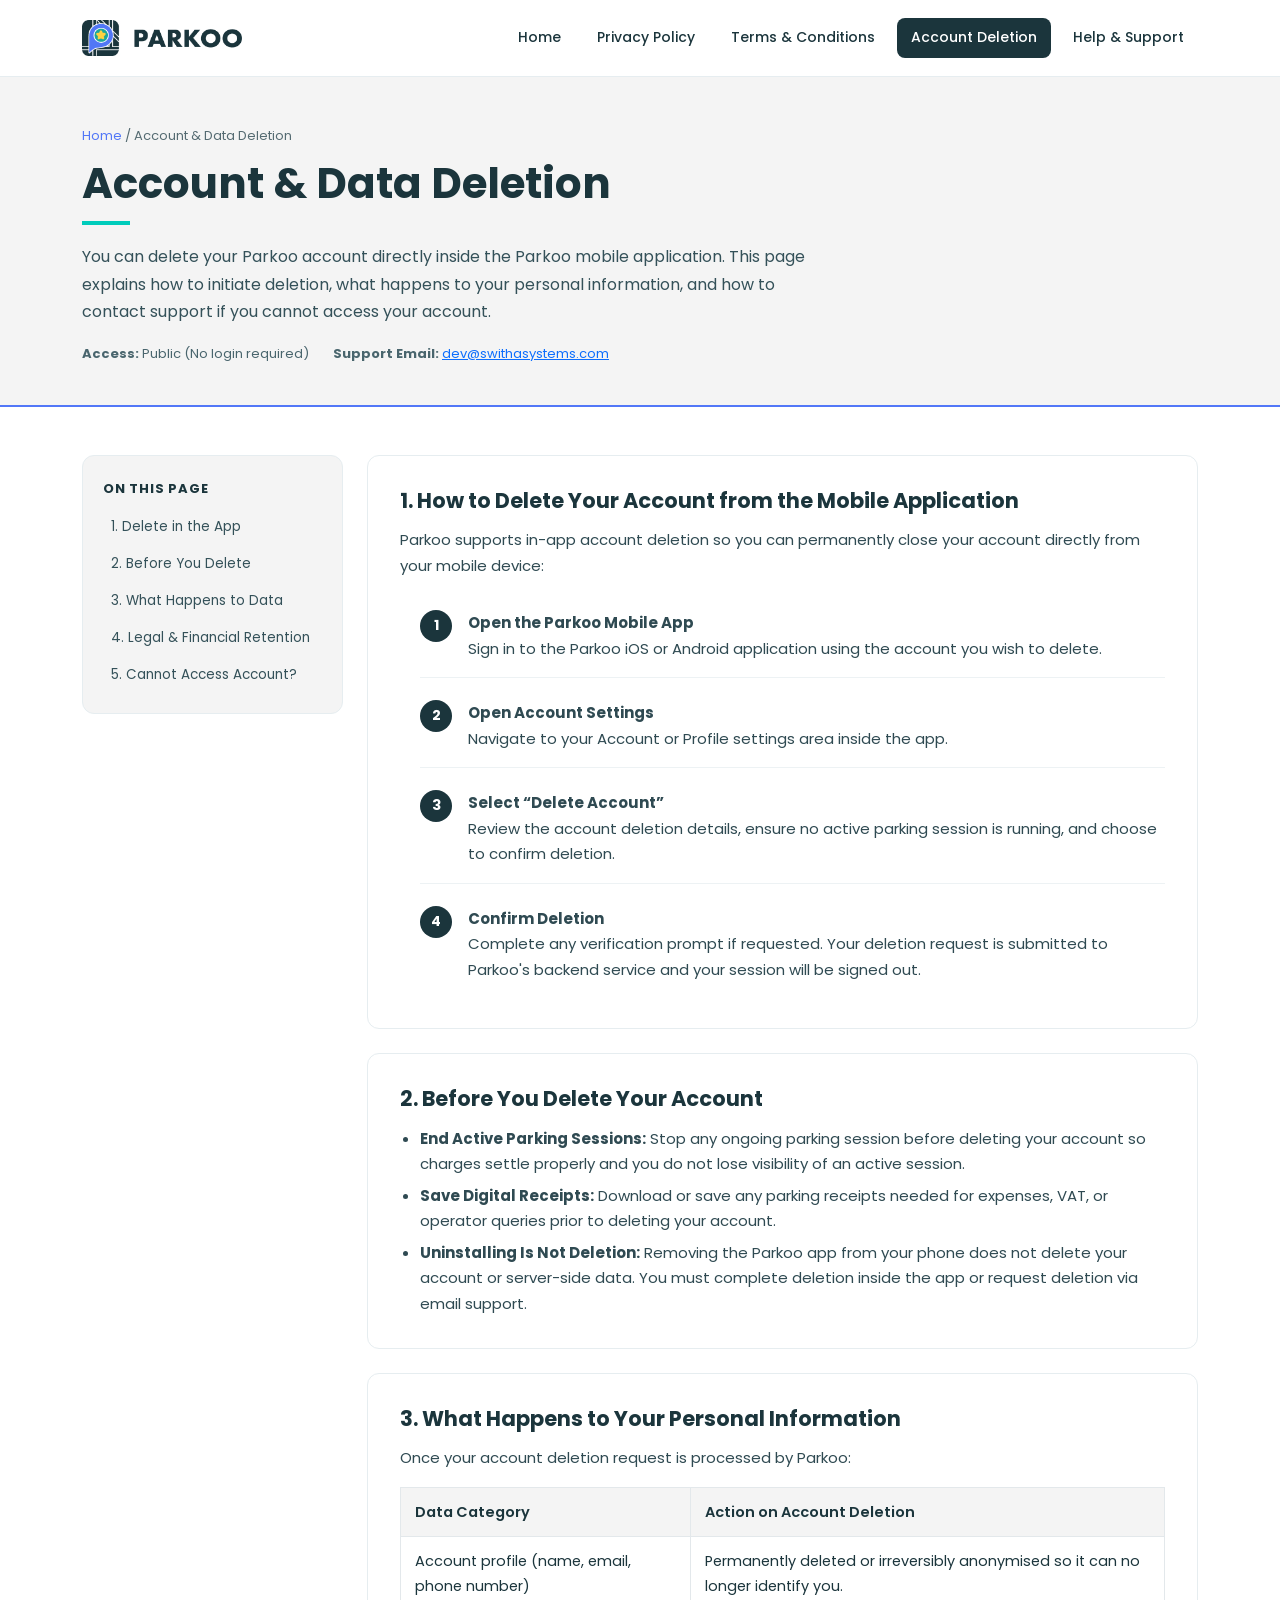
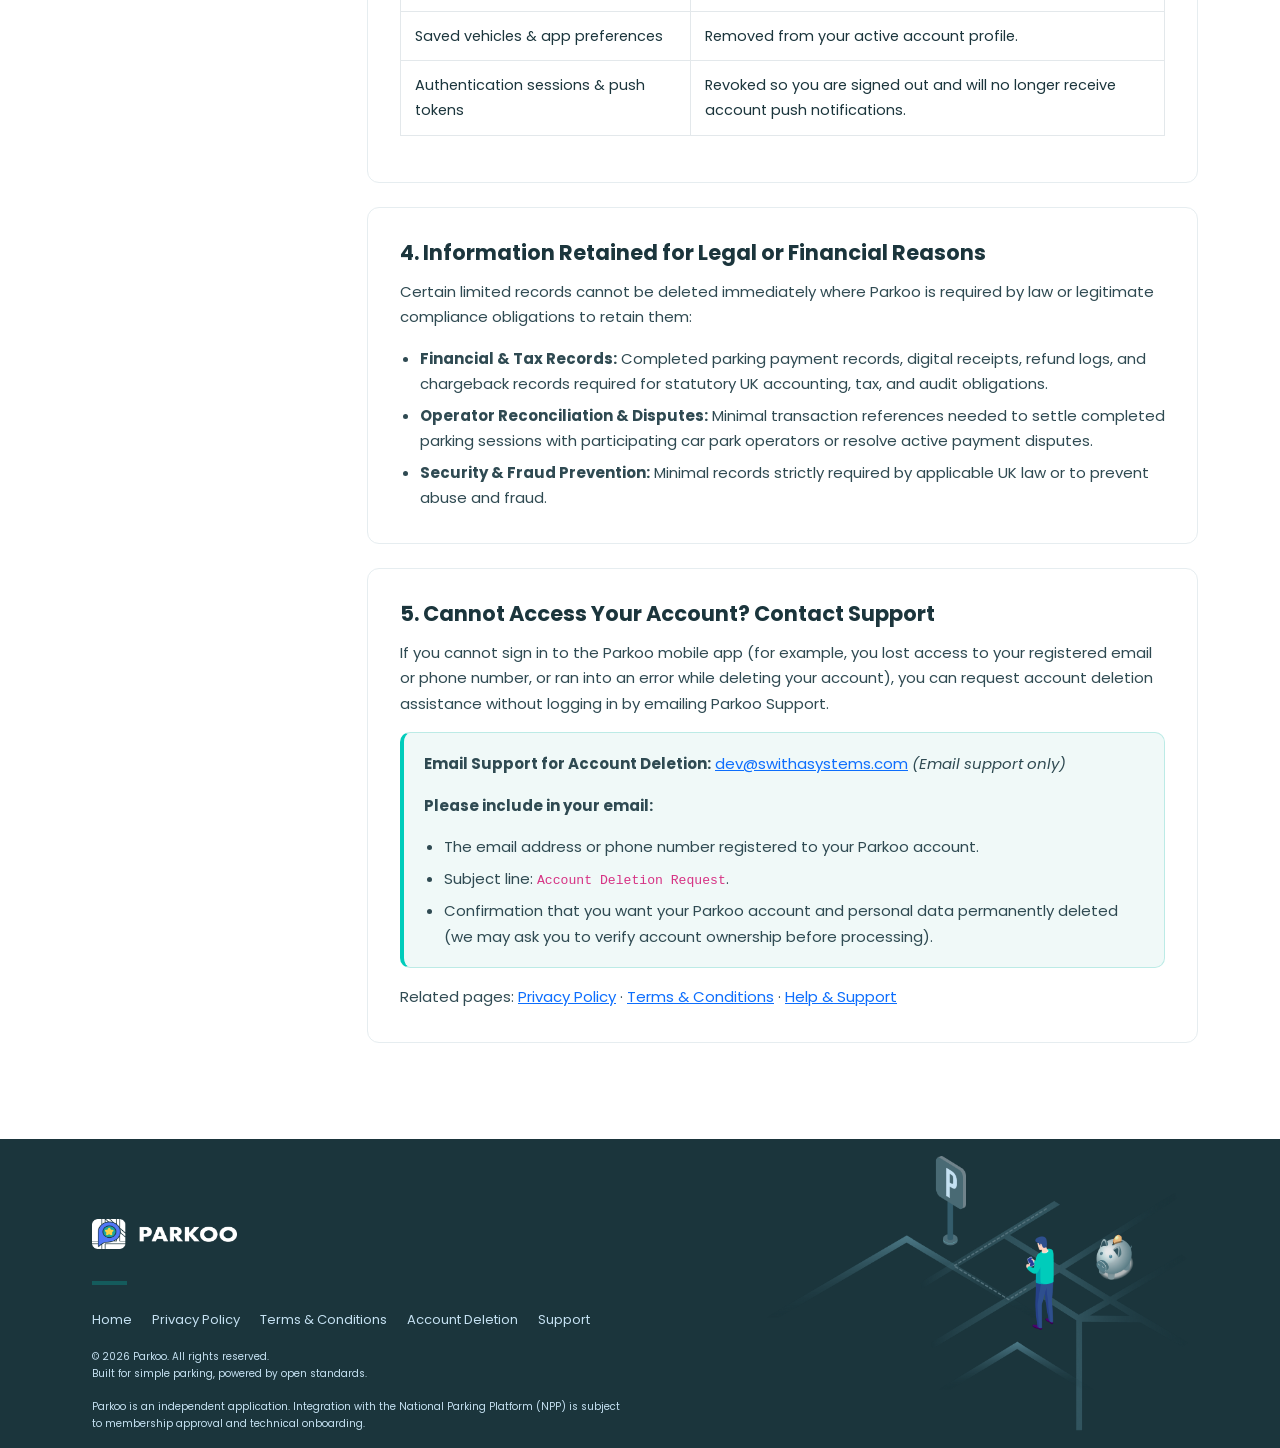
==== delete-account/index.html @ 32a5c3ce "Add Privacy Policy, Terms & Conditions, Account Deletion, and Support pages" ====
<!doctype html>
<html lang="en">
  <head>
    <meta charset="UTF-8" />
    <meta name="viewport" content="width=device-width, initial-scale=1.0" />
    <title>Account &amp; Data Deletion | Parkoo</title>
    <meta
      name="description"
      content="Instructions for deleting your Parkoo account and personal data from the Parkoo mobile application, including retention exceptions and support contact options."
    />
    <meta name="robots" content="index, follow" />
    <meta property="og:title" content="Account &amp; Data Deletion | Parkoo" />
    <meta
      property="og:description"
      content="Learn how to delete your Parkoo account and personal data inside the mobile app or request assistance if you cannot sign in."
    />
    <meta property="og:type" content="website" />

    <link
      href="https://cdn.jsdelivr.net/npm/bootstrap@5.3.0/dist/css/bootstrap.min.css"
      rel="stylesheet"
    />
    <link
      href="https://fonts.googleapis.com/css2?family=Poppins:wght@400;500;600;700&display=swap"
      rel="stylesheet"
    />
    <link rel="stylesheet" href="/css/index.css" />
    <link rel="stylesheet" href="/css/legal.css" />
  </head>

  <body class="legal-page">
    <header class="site-header">
      <div class="container">
        <div class="site-header-inner">
          <a class="site-brand" href="/" aria-label="Parkoo Home">
            <img src="/images/ParkooLogohdr.jpg" alt="Parkoo logo" />
          </a>

          <button
            class="nav-toggle"
            type="button"
            aria-expanded="false"
            aria-controls="primary-legal-nav"
          >
            Menu
          </button>

          <nav
            id="primary-legal-nav"
            class="site-nav"
            aria-label="Primary navigation"
          >
            <a href="/">Home</a>
            <a href="/privacy-policy">Privacy Policy</a>
            <a href="/terms-and-conditions">Terms &amp; Conditions</a>
            <a href="/delete-account" aria-current="page">Account Deletion</a>
            <a href="/support">Help &amp; Support</a>
          </nav>
        </div>
      </div>
    </header>

    <section class="legal-hero">
      <div class="container">
        <div class="legal-breadcrumb">
          <a href="/">Home</a> / <span>Account &amp; Data Deletion</span>
        </div>
        <h1>Account &amp; Data Deletion</h1>
        <hr class="legal-accent-line" />
        <p class="legal-lead">
          You can delete your Parkoo account directly inside the Parkoo mobile
          application. This page explains how to initiate deletion, what happens
          to your personal information, and how to contact support if you cannot
          access your account.
        </p>
        <div class="legal-meta">
          <span><strong>Access:</strong> Public (No login required)</span>
          <span
            ><strong>Support Email:</strong>
            <a href="mailto:dev@swithasystems.com">dev@swithasystems.com</a></span
          >
        </div>
      </div>
    </section>

    <main class="legal-main">
      <div class="container">
        <div class="row g-4">
          <aside class="col-lg-3 d-none d-lg-block">
            <div class="legal-sidebar">
              <div class="legal-toc-card">
                <p class="legal-toc-title">On This Page</p>
                <ul class="legal-toc-list">
                  <li><a href="#in-app-steps">1. Delete in the App</a></li>
                  <li>
                    <a href="#before-deleting">2. Before You Delete</a>
                  </li>
                  <li>
                    <a href="#what-is-deleted">3. What Happens to Data</a>
                  </li>
                  <li>
                    <a href="#what-is-retained">4. Legal &amp; Financial Retention</a>
                  </li>
                  <li>
                    <a href="#cant-access">5. Cannot Access Account?</a>
                  </li>
                </ul>
              </div>
            </div>
          </aside>

          <div class="col-lg-9">
            <article class="legal-card" id="in-app-steps">
              <h2>1. How to Delete Your Account from the Mobile Application</h2>
              <p>
                Parkoo supports in-app account deletion so you can permanently
                close your account directly from your mobile device:
              </p>

              <ol class="step-list">
                <li class="step-item">
                  <span class="step-badge" aria-hidden="true"></span>
                  <div>
                    <strong>Open the Parkoo Mobile App</strong>
                    <p class="mb-0">
                      Sign in to the Parkoo iOS or Android application using the
                      account you wish to delete.
                    </p>
                  </div>
                </li>
                <li class="step-item">
                  <span class="step-badge" aria-hidden="true"></span>
                  <div>
                    <strong>Open Account Settings</strong>
                    <p class="mb-0">
                      Navigate to your Account or Profile settings area inside
                      the app.
                    </p>
                  </div>
                </li>
                <li class="step-item">
                  <span class="step-badge" aria-hidden="true"></span>
                  <div>
                    <strong>Select &ldquo;Delete Account&rdquo;</strong>
                    <p class="mb-0">
                      Review the account deletion details, ensure no active
                      parking session is running, and choose to confirm deletion.
                    </p>
                  </div>
                </li>
                <li class="step-item">
                  <span class="step-badge" aria-hidden="true"></span>
                  <div>
                    <strong>Confirm Deletion</strong>
                    <p class="mb-0">
                      Complete any verification prompt if requested. Your
                      deletion request is submitted to Parkoo's backend service
                      and your session will be signed out.
                    </p>
                  </div>
                </li>
              </ol>
            </article>

            <article class="legal-card" id="before-deleting">
              <h2>2. Before You Delete Your Account</h2>
              <ul class="mb-0">
                <li>
                  <strong>End Active Parking Sessions:</strong> Stop any ongoing
                  parking session before deleting your account so charges settle
                  properly and you do not lose visibility of an active session.
                </li>
                <li>
                  <strong>Save Digital Receipts:</strong> Download or save any
                  parking receipts needed for expenses, VAT, or operator queries
                  prior to deleting your account.
                </li>
                <li>
                  <strong>Uninstalling Is Not Deletion:</strong> Removing the
                  Parkoo app from your phone does not delete your account or
                  server-side data. You must complete deletion inside the app or
                  request deletion via email support.
                </li>
              </ul>
            </article>

            <article class="legal-card" id="what-is-deleted">
              <h2>3. What Happens to Your Personal Information</h2>
              <p>
                Once your account deletion request is processed by Parkoo:
              </p>
              <table class="legal-table">
                <thead>
                  <tr>
                    <th>Data Category</th>
                    <th>Action on Account Deletion</th>
                  </tr>
                </thead>
                <tbody>
                  <tr>
                    <td>Account profile (name, email, phone number)</td>
                    <td>
                      Permanently deleted or irreversibly anonymised so it can
                      no longer identify you.
                    </td>
                  </tr>
                  <tr>
                    <td>Saved vehicles &amp; app preferences</td>
                    <td>Removed from your active account profile.</td>
                  </tr>
                  <tr>
                    <td>Authentication sessions &amp; push tokens</td>
                    <td>
                      Revoked so you are signed out and will no longer receive
                      account push notifications.
                    </td>
                  </tr>
                </tbody>
              </table>
            </article>

            <article class="legal-card" id="what-is-retained">
              <h2>4. Information Retained for Legal or Financial Reasons</h2>
              <p>
                Certain limited records cannot be deleted immediately where
                Parkoo is required by law or legitimate compliance obligations
                to retain them:
              </p>
              <ul class="mb-0">
                <li>
                  <strong>Financial &amp; Tax Records:</strong> Completed
                  parking payment records, digital receipts, refund logs, and
                  chargeback records required for statutory UK accounting, tax,
                  and audit obligations.
                </li>
                <li>
                  <strong>Operator Reconciliation &amp; Disputes:</strong>
                  Minimal transaction references needed to settle completed
                  parking sessions with participating car park operators or
                  resolve active payment disputes.
                </li>
                <li>
                  <strong>Security &amp; Fraud Prevention:</strong> Minimal
                  records strictly required by applicable UK law or to prevent
                  abuse and fraud.
                </li>
              </ul>
            </article>

            <article class="legal-card" id="cant-access">
              <h2>5. Cannot Access Your Account? Contact Support</h2>
              <p>
                If you cannot sign in to the Parkoo mobile app (for example, you
                lost access to your registered email or phone number, or ran
                into an error while deleting your account), you can request
                account deletion assistance without logging in by emailing
                Parkoo Support.
              </p>
              <div class="info-callout">
                <p>
                  <strong>Email Support for Account Deletion:</strong>
                  <a href="mailto:dev@swithasystems.com">dev@swithasystems.com</a>
                  <em>(Email support only)</em>
                </p>
                <p>
                  <strong>Please include in your email:</strong>
                </p>
                <ul class="mb-0">
                  <li>
                    The email address or phone number registered to your Parkoo
                    account.
                  </li>
                  <li>
                    Subject line: <code>Account Deletion Request</code>.
                  </li>
                  <li>
                    Confirmation that you want your Parkoo account and personal
                    data permanently deleted (we may ask you to verify account
                    ownership before processing).
                  </li>
                </ul>
              </div>
              <p class="mb-0">
                Related pages: <a href="/privacy-policy">Privacy Policy</a> ·
                <a href="/terms-and-conditions">Terms &amp; Conditions</a> ·
                <a href="/support">Help &amp; Support</a>
              </p>
            </article>
          </div>
        </div>
      </div>
    </main>

    <footer class="footer">
      <div class="container">
        <div class="row align-items-center">
          <div class="col-lg-6 col-md-12 footerfirstsection">
            <div class="d-flex flex-column">
              <img
                class="footerlogo mb-3"
                src="/images/footerlogo.png"
                alt="Parkoo"
              />

              <hr class="footerline" />

              <nav class="footer-legal-links pb-3 pt-2" aria-label="Legal and support">
                <a href="/">Home</a>
                <a href="/privacy-policy">Privacy Policy</a>
                <a href="/terms-and-conditions">Terms &amp; Conditions</a>
                <a href="/delete-account">Account Deletion</a>
                <a href="/support">Support</a>
              </nav>

              <p class="footertext m-0">© 2026 Parkoo. All rights reserved.</p>
              <p class="footertext">
                Built for simple parking, powered by open standards.
              </p>
              <p class="footertext small">
                Parkoo is an independent application. Integration with the
                National Parking Platform (NPP) is subject to membership
                approval and technical onboarding.
              </p>
            </div>
          </div>

          <div class="col-lg-6 col-md-12 text-lg-end text-center mt-4 mt-lg-0">
            <img
              class="footerimg img-fluid"
              src="/images/footerpng.png"
              alt="Parkoo parking illustration"
            />
          </div>
        </div>
      </div>
    </footer>

    <script src="/js/legal.js"></script>
  </body>
</html>
---- css/index.css ----
body {
  background-color: #ffffff;
  overflow-x: hidden;
  width: 100%;
  max-width: 100vw;
}

html {
  overflow-x: hidden;
  max-width: 100vw;
}
.headerfont {
  font-size: 95.5px;
  font-weight: 1000;
  line-height: 120px;
  color: #1b353c;
}
.headertext {
  padding-right: 230px;
  color: #1b353c;
}
.hero-section {
  padding: 60px 0;
}

.hero-image {
  max-width: 100%;
  height: auto;
  max-height: 420px;
}

/* Text scaling */
.subheading {
  font-size: clamp(26px, 4vw, 42px);
  color: #1b353c;
}

.headertext {
  max-width: 520px;
  color: #1b353c;
}

/* .backgroundimage {
  background: url("../images/imagefirstbox.jpg") center / cover no-repeat;
  padding: 80px 0;
} */

/* .backgroundimage{
        background-image: url("../images/imagefirstbox.jpg");
        background-position: right top;
        background-repeat: no-repeat; 
        padding-left: 100px;
        padding-top: 100px;
        padding-right: 30px;
        padding-bottom: 260px;
        background-position-y: 100px;    
        background-position-x: 570px;   
        background-size:1002.01px 748.42px;
    } */
/* .subheading{
        font-weight: 800;
        font-size: 20px;
        margin-top: -30px;   
        margin-bottom: 15px;
        color: #1B353C;
    } */
.subheading {
  font-size: clamp(24px, 4vw, 42px);
}

.headertext {
  max-width: 520px;
}

.parkoologohdr {
  padding-bottom: 40px;
}

.headerfont {
  padding-bottom: 10px;
}

.amp {
  font-size: normal;
  font-weight: normal;
  line-height: normal;
}
.featuresection {
  width: 100%;
}

.featuresection .features {
  background-image: url("../images/features.png");
  background-repeat: no-repeat;
  background-position: center;
  background-size: 800px 130px;
  font-weight: bolder;
  font-size: 70px;
  line-height: 200px;
  padding-bottom: 10px;
  border-bottom: 2.5px solid #5277f7;
}
.cardpadding {
  padding-left: 100px;
  padding-right: 100px;
  padding-top: 100px;
  padding-bottom: 100px;
  background-color: #f4f4f4;
}

.featuresection .cardimg {
  display: block;
  margin-left: auto;
  margin-right: auto;
}

.cardsection {
  align-items: stretch;
}

/* .cardsection .col {
        display: flex;
        align-items: stretch;
        padding-left: 5px;
        padding-right: 5px;
    } */

.cardsection .card {
  height: 100%;
}

.cardsection {
  --bs-gutter-x: 40px;
  --bs-gutter-y: 40px;
}

.featuresection .card {
  border: 0;
  border-radius: 10px;
  background-color: #ffffff;
  margin: 0;
  padding: 40px 30px;
  display: flex;
  flex-direction: column;
  justify-content: space-between;
  width: 100%;
  align-self: stretch;
}
.featuresection .card-title {
  font-weight: bolder;
}
.applications {
  background-image: url("../images/application.png");
  background-repeat: no-repeat;
  background-position: center;
  background-size: 800px 110px;
  font-weight: bolder;
  font-size: 51px;
  line-height: normal;
  margin-bottom: 0;
  padding-bottom: 30px;
  padding-top: 30px;
}

.aboutsection {
  padding-left: 100px;
  padding-right: 100px;
  padding-top: 100px;
}
.aboutsection img {
  width: 100%;
  height: auto;
}
.about {
  font-weight: bolder;
}
.abouttext {
  line-height: 31px;
  padding-right: 20px;
}
.aboutheading {
  font-weight: bolder;
  font-size: xx-large;
}
.aboutline {
  width: 40px;
  border: 2px solid #00ccbb;
}
.line {
  width: 40px;
  border: 2px solid #5277f7;
  justify-self: center;
}
.aboutsectioncenter {
  align-self: center;
}
.section-padding {
  width: 100%;
  margin: 0 auto;
  padding-bottom: 120px;
  padding-top: 0;
  /* margin-top: -40px; */
  overflow: hidden;
}
.owl-item .item {
  transform: translate3d(0, 0, 0);
  margin: 0;
}

/* .screenshot_slider .owl-stage-outer{
        overflow: visible !important;
    } */

.section-padding {
  overflow-x: hidden;
}

.screenshot_slider .item {
  border-radius: 20px;
  overflow: hidden;
  background: #fff;
}

.screenshot_slider .item img {
  border-radius: 20px;
  width: auto;
  max-width: 100%;
  height: 520px;
  object-fit: contain;
  margin: auto;
}

/* .screenshot_slider .owl-item .item img {
        -webkit-transition: 0.3s;
        -webkit-box-shadow: 0 5px 10px 0 rgba(0, 0, 0, 0.1);
        box-shadow: 0 5px 10px 0 rgba(0, 0, 0, 0.1);
        -o-transition: 0.3s;
        transition: 0.3s;
        -webkit-transform: scale(0.80);
        -ms-transform: scale(0.80);
        transform: scale(0.80);
    }

.screenshot_slider .owl-item.center .item img {
    -webkit-transform: scale(1.15);
    -ms-transform: scale(1.15);
    transform: scale(1.15);
} */

.screenshot_slider .owl-nav {
  text-align: center;
}

.screenshot_slider .owl-nav button {
  font-size: 24px !important;

  color: #033aff !important;
}

.footer {
  background-color: #1b353c;
  padding-left: 100px;
  padding-right: 100px;
}
.footerlogo {
  width: 145px;
  height: 30px;
}
.footertext {
  color: #c5e1f2;
  font-size: x-small;
}
.imagefooter {
  width: 30px;
  height: 30px;
}

.footer2sections {
  display: flex;
  flex-direction: row;
}
.footerline {
  width: 35px;
  border: 2px solid #00ccbb;
}
.footerimg {
  max-width: 100%;
  height: auto;
}

.footerfirstsection {
  padding-top: 80px;
}

.footer-legal-links {
  display: flex;
  flex-wrap: wrap;
  gap: 10px 20px;
}

.footer-legal-links a {
  color: #c5e1f2;
  font-size: 13px;
  text-decoration: none;
  border-bottom: 1px solid transparent;
  transition: color 0.2s ease, border-color 0.2s ease;
}

.footer-legal-links a:hover,
.footer-legal-links a:focus-visible {
  color: #00ccbb;
  border-bottom-color: #00ccbb;
  outline: none;
}

.screenshot_slider .owl-item {
  padding: 0;
}

/* Pull each carousel item into the previous to reduce gap between images (2+ items visible) */
@media (min-width: 768px) {
  .screenshot_slider .owl-item + .owl-item .item {
    margin-left: -25px;
  }
}

.screenshot_slider .item {
  width: 100%;
  border-radius: 20px;
  overflow: hidden;
  background: #fff;
  display: flex;
  justify-content: center;
  align-items: center;
  transition: 0.4s ease;
}

.screenshot_slider .owl-item.center .item {
  transform: scale(1.05);
  z-index: 10;
}

.screenshot_slider .item img {
  width: 100%;
  height: auto;
  max-height: 380px;
  width: auto;
  object-fit: contain;
  border-radius: 20px;
}

/* ============================================
   RESPONSIVE MEDIA QUERIES
   ============================================ */

/* Large Screens (1201px and above - 27" monitors, etc.) */
@media screen and (min-width: 1201px) {
  .headerfont {
    font-size: 75px;
    line-height: 90px;
  }

  .headertext {
    padding-right: 150px;
  }
  /* .headertext {
  font-size: clamp(14px, 2vw, 18px);
  line-height: 1.6;
} */

  .backgroundimage {
    padding-left: 80px;
    padding-top: 80px;
    padding-bottom: 200px;
    background-position-x: 450px;
    background-size: 800px 600px;
  }

  .featuresection .features {
    font-size: 55px;
    line-height: 160px;
    background-size: 650px 105px;
  }

  .cardpadding {
    padding-left: 80px;
    padding-right: 80px;
    padding-top: 80px;
    padding-bottom: 80px;
  }

  .cardsection .col {
    display: flex;
    align-items: stretch;
  }

  .featuresection .cardimg {
    display: block;
    margin-left: auto;
    margin-right: auto;
  }

  .applications {
    font-size: 42px;
    line-height: 70px;
    background-size: 650px 90px;
    margin-bottom: 0;
  }

  .aboutsection {
    padding-left: 80px;
    padding-right: 80px;
    padding-top: 80px;
  }

  .footer {
    padding-left: 80px;
    padding-right: 80px;
  }

  .footerimg {
    width: 500px;
    height: 275px;
    padding-left: 50px;
  }

  .section-padding {
    overflow-x: hidden;
    padding-left: 40px;
    padding-right: 40px;
    padding-top: 0;
    margin-top: -30px;
  }

  .screenshot_slider .owl-stage-outer {
    overflow: hidden !important;
  }
}

/* Small Laptop (992px - 1200px) */
@media screen and (max-width: 1200px) and (min-width: 992px) {
  .headerfont {
    font-size: 75px;
    line-height: 90px;
  }

  .headertext {
    padding-right: 150px;
  }

  .backgroundimage {
    padding-left: 80px;
    padding-top: 80px;
    padding-bottom: 200px;
    background-position-x: 450px;
    background-size: 800px 600px;
  }

  .featuresection .features {
    font-size: 55px;
    line-height: 160px;
    background-size: 650px 105px;
  }

  .cardpadding {
    padding-left: 80px;
    padding-right: 80px;
    padding-top: 80px;
    padding-bottom: 80px;
  }

  .cardsection .col {
    display: flex;
    align-items: stretch;
  }

  .featuresection .cardimg {
    display: block;
    margin-left: auto;
    margin-right: auto;
  }

  .applications {
    font-size: 42px;
    line-height: 70px;
    background-size: 650px 90px;
    margin-bottom: 0;
  }

  .aboutsection {
    padding-left: 80px;
    padding-right: 80px;
    padding-top: 80px;
  }

  .footer {
    padding-left: 80px;
    padding-right: 80px;
  }

  .footerimg {
    width: 500px;
    height: 275px;
    padding-left: 50px;
  }

  .section-padding {
    overflow-x: hidden;
    padding-left: 40px;
    padding-right: 40px;
    padding-top: 0;
    margin-top: -30px;
  }

  .screenshot_slider .owl-stage-outer {
    overflow: hidden !important;
  }
}

/* Tablet (577px - 991px) */
@media screen and (max-width: 991px) and (min-width: 577px) {
  .headerfont {
    font-size: 50px;
    line-height: 65px;
  }

  .headertext {
    padding-right: 0;
  }

  /* .backgroundimage {
        padding-left: 40px;
        padding-right: 20px;
        padding-top: 60px;
        padding-bottom: 150px;
        background-position: center top;
        background-position-x: center;
        background-position-y: 60px;
        background-size: 600px 450px;
    } */
  .backgroundimage {
    background-image: url("../images/hero-bg.jpg");
    background-size: cover;
    background-position: center;
    background-repeat: no-repeat;
  }

  .parkoologohdr,
  .headerfont {
    padding-bottom: 30px;
  }

  .featuresection .features {
    font-size: 40px;
    line-height: 120px;
    background-size: 500px 80px;
  }

  .cardpadding {
    padding-left: 40px;
    padding-right: 40px;
    padding-top: 60px;
    padding-bottom: 60px;
  }

  .cardsection .col {
    display: flex;
    align-items: stretch;
    padding-left: 5px;
    padding-right: 5px;
  }

  .featuresection .card {
    margin-bottom: 20px;
    margin: 0 0 20px 0;
    width: 100%;
    align-self: stretch;
  }

  .cardsection .col:nth-child(3),
  .cardsection .collog3 {
    margin-top: 20px;
  }

  .featuresection .cardimg {
    display: block;
    margin-left: auto;
    margin-right: auto;
  }

  .applications {
    font-size: 32px;
    line-height: 60px;
    background-size: 500px 70px;
    margin-bottom: 0;
  }

  .aboutsection {
    padding-left: 40px;
    padding-right: 40px;
    padding-top: 60px;
  }

  .abouttext {
    padding-right: 0;
  }

  .footer {
    padding-left: 40px;
    padding-right: 40px;
  }

  .footer2sections {
    flex-direction: column;
  }

  .footerimg {
    width: 100%;
    height: auto;
    padding-left: 0;
    padding-top: 20px;
  }

  .footerfirstsection {
    padding-top: 40px;
  }

  .section-padding {
    padding-bottom: 80px;
    overflow-x: hidden;
    padding-left: 20px;
    padding-right: 20px;
  }

  .screenshot_slider .owl-stage-outer {
    overflow: hidden !important;
  }

  .screenshot_slider .owl-item.center .item {
    transform: scale(1.1);
  }

  .screenshot_slider .item img {
    max-width: 100%;
  }
}

/* Mobile (max-width: 576px) */
@media screen and (max-width: 576px) {
  .headerfont {
    font-size: 32px;
    line-height: 42px;
  }

  .headertext {
    padding-right: 0;
    font-size: 14px;
  }

  .backgroundimage {
    padding-left: 20px;
    padding-right: 20px;
    padding-top: 40px;
    padding-bottom: 100px;
    background-position: center top;
    background-position-x: center;
    background-position-y: 40px;
    background-size: 100% auto;
    min-height: auto;
  }

  .parkoologohdr {
    width: 100%;
    max-width: 200px;
    height: auto;
    padding-bottom: 20px;
  }

  .parkoologohdr,
  .headerfont {
    padding-bottom: 20px;
  }

  .featuresection .features {
    font-size: 28px;
    line-height: 80px;
    background-size: 300px 50px;
    padding-bottom: 5px;
  }

  .cardpadding {
    padding-left: 20px;
    padding-right: 20px;
    padding-top: 40px;
    padding-bottom: 40px;
  }

  .featuresection .card {
    margin-bottom: 20px;
    margin-top: 20px;
    margin-left: 0;
    margin-right: 0;
  }

  .cardsection .col:first-child .card {
    margin-top: 0;
  }

  .featuresection .cardimg {
    width: 80px !important;
  }

  .featuresection .cardimg.cardimg1 {
    width: 70px !important;
  }

  .applications {
    font-size: 24px;
    line-height: 50px;
    background-size: 280px 45px;
    margin-bottom: 0;
  }

  .aboutsection {
    padding-left: 20px;
    padding-right: 20px;
    padding-top: 40px;
  }

  .aboutsection .row {
    flex-direction: column;
  }

  .aboutsection .col-sm-7 {
    margin-bottom: 30px;
  }

  .aboutsection .col-sm-5 {
    width: 100%;
  }

  .aboutheading {
    font-size: 24px;
  }

  .abouttext {
    padding-right: 0;
    font-size: 14px;
    line-height: 24px;
  }

  .footer {
    padding-left: 20px;
    padding-right: 20px;
  }

  .footer2sections {
    flex-direction: column;
  }

  .footerimg {
    width: 100%;
    height: auto;
    padding-left: 0;
    padding-top: 20px;
  }

  .footerfirstsection {
    padding-top: 30px;
  }

  .footerlogo {
    width: 120px;
    height: auto;
  }

  .section-padding {
    padding-bottom: 60px;
    overflow-x: hidden;
    padding-left: 10px;
    padding-right: 10px;
    padding-top: 0;
    margin-top: -20px;
  }

  .screenshot_slider .owl-stage-outer {
    overflow: hidden !important;
  }

  .screenshot_slider .owl-item.center .item {
    transform: scale(1.05);
  }

  .screenshot_slider .item img {
    height: auto;
    max-height: 400px;
    max-width: 100%;
  }

  .screenshot_slider .item {
    max-width: 100%;
  }
}
---- css/legal.css ----
/* Shared styles for Parkoo legal, deletion, and support pages */
body.legal-page {
  font-family: "Poppins", -apple-system, BlinkMacSystemFont, "Segoe UI", Roboto,
    sans-serif;
  color: #1b353c;
  background-color: #ffffff;
  line-height: 1.7;
}

/* Header Navigation */
.site-header {
  background-color: #ffffff;
  border-bottom: 1px solid #e6edf0;
  position: sticky;
  top: 0;
  z-index: 1030;
}

.site-header-inner {
  display: flex;
  align-items: center;
  justify-content: space-between;
  min-height: 76px;
  gap: 24px;
}

.site-brand {
  display: inline-flex;
  align-items: center;
  text-decoration: none;
  flex-shrink: 0;
}

.site-brand img {
  height: 36px;
  width: auto;
  display: block;
}

.site-nav {
  display: flex;
  align-items: center;
  gap: 8px;
}

.site-nav a {
  color: #1b353c;
  text-decoration: none;
  font-size: 14px;
  font-weight: 500;
  padding: 8px 14px;
  border-radius: 8px;
  transition: background-color 0.2s ease, color 0.2s ease;
  white-space: nowrap;
}

.site-nav a:hover,
.site-nav a:focus-visible {
  background-color: #f4f4f4;
  color: #5277f7;
  outline: none;
}

.site-nav a[aria-current="page"] {
  background-color: #1b353c;
  color: #ffffff;
}

.nav-toggle {
  display: none;
  background: transparent;
  border: 1px solid #d5e0e5;
  border-radius: 8px;
  padding: 8px 12px;
  color: #1b353c;
  font-size: 14px;
  font-weight: 500;
  cursor: pointer;
}

/* Hero Banner */
.legal-hero {
  background-color: #f4f4f4;
  border-bottom: 2.5px solid #5277f7;
  padding: 48px 0 40px;
}

.legal-breadcrumb {
  font-size: 13px;
  color: #556b72;
  margin-bottom: 12px;
}

.legal-breadcrumb a {
  color: #5277f7;
  text-decoration: none;
}

.legal-breadcrumb a:hover {
  text-decoration: underline;
}

.legal-hero h1 {
  font-size: clamp(28px, 4vw, 42px);
  font-weight: 700;
  color: #1b353c;
  margin-bottom: 12px;
}

.legal-accent-line {
  width: 48px;
  border: 0;
  border-top: 4px solid #00ccbb;
  opacity: 1;
  margin: 0 0 18px 0;
}

.legal-lead {
  font-size: 16px;
  color: #345159;
  max-width: 760px;
  margin-bottom: 18px;
}

.legal-meta {
  display: flex;
  flex-wrap: wrap;
  gap: 10px 24px;
  font-size: 13px;
  color: #49656d;
}

/* Main Content */
.legal-main {
  padding: 48px 0 72px;
}

/* Sidebar TOC */
.legal-sidebar {
  position: sticky;
  top: 100px;
}

.legal-toc-card {
  background-color: #f4f4f4;
  border-radius: 12px;
  padding: 22px 20px;
  border: 1px solid #e6edf0;
}

.legal-toc-title {
  font-size: 13px;
  font-weight: 700;
  text-transform: uppercase;
  letter-spacing: 0.06em;
  color: #1b353c;
  margin-bottom: 12px;
}

.legal-toc-list {
  list-style: none;
  padding: 0;
  margin: 0;
}

.legal-toc-list li + li {
  margin-top: 6px;
}

.legal-toc-list a {
  display: block;
  font-size: 13.5px;
  color: #345159;
  text-decoration: none;
  padding: 4px 8px;
  border-radius: 6px;
  transition: background-color 0.15s ease, color 0.15s ease;
}

.legal-toc-list a:hover,
.legal-toc-list a:focus-visible {
  background-color: #ffffff;
  color: #5277f7;
}

/* Content Cards & Sections */
.legal-card {
  background-color: #ffffff;
  border: 1px solid #e6edf0;
  border-radius: 12px;
  padding: 32px;
  margin-bottom: 24px;
}

.legal-card h2 {
  font-size: 21px;
  font-weight: 700;
  color: #1b353c;
  margin-bottom: 14px;
  scroll-margin-top: 96px;
}

.legal-card h3 {
  font-size: 16.5px;
  font-weight: 600;
  color: #1b353c;
  margin-top: 20px;
  margin-bottom: 10px;
}

.legal-card p,
.legal-card li {
  font-size: 15px;
  color: #2f4a52;
}

.legal-card ul,
.legal-card ol {
  padding-left: 20px;
  margin-bottom: 14px;
}

.legal-card li + li {
  margin-top: 6px;
}

/* Confirmation Notice / Callouts */
.confirmation-banner {
  background-color: #fff8e6;
  border: 1px solid #f5d07a;
  border-left: 4px solid #d97706;
  border-radius: 10px;
  padding: 18px 20px;
  margin-bottom: 24px;
}

.confirmation-banner strong,
.confirmation-inline strong {
  color: #854d0e;
}

.confirmation-banner p,
.confirmation-banner li {
  font-size: 14px;
  color: #5c3d0c;
  margin-bottom: 6px;
}

.confirmation-banner ul {
  margin-bottom: 0;
  padding-left: 18px;
}

.confirmation-inline {
  background-color: #fffaf0;
  border: 1px dashed #e6b85c;
  border-radius: 8px;
  padding: 12px 16px;
  margin: 12px 0;
  font-size: 14px;
  color: #6b4408;
}

.info-callout {
  background-color: #f0f9f8;
  border: 1px solid #bcebe6;
  border-left: 4px solid #00ccbb;
  border-radius: 10px;
  padding: 18px 20px;
  margin: 16px 0;
}

.info-callout p:last-child {
  margin-bottom: 0;
}

/* Steps & Support Grid */
.step-list {
  list-style: none;
  padding: 0;
  margin: 0;
  counter-reset: step-counter;
}

.step-item {
  counter-increment: step-counter;
  display: flex;
  gap: 16px;
  align-items: flex-start;
  padding: 16px 0;
  border-bottom: 1px solid #edf2f4;
}

.step-item:last-child {
  border-bottom: none;
  padding-bottom: 0;
}

.step-badge {
  flex-shrink: 0;
  width: 32px;
  height: 32px;
  border-radius: 50%;
  background-color: #1b353c;
  color: #ffffff;
  font-size: 14px;
  font-weight: 700;
  display: inline-flex;
  align-items: center;
  justify-content: center;
}

.step-badge::before {
  content: counter(step-counter);
}

.support-topic-card {
  background-color: #f4f4f4;
  border-radius: 12px;
  padding: 24px;
  height: 100%;
  border: 1px solid #e6edf0;
}

.support-topic-card h3 {
  font-size: 17px;
  font-weight: 700;
  color: #1b353c;
  margin-top: 0;
  margin-bottom: 10px;
}

/* FAQ Accordion */
.faq-item {
  border-bottom: 1px solid #e6edf0;
  padding: 14px 0;
}

.faq-item:last-child {
  border-bottom: none;
  padding-bottom: 0;
}

.faq-item summary {
  font-weight: 600;
  font-size: 15.5px;
  color: #1b353c;
  cursor: pointer;
  list-style-position: inside;
}

.faq-item p {
  margin-top: 10px;
  margin-bottom: 0;
  font-size: 14.5px;
  color: #345159;
}

/* Table styling */
.legal-table {
  width: 100%;
  border-collapse: collapse;
  margin: 14px 0;
  font-size: 14.5px;
}

.legal-table th,
.legal-table td {
  border: 1px solid #e3e8eb;
  padding: 12px 14px;
  text-align: left;
  vertical-align: top;
}

.legal-table th {
  background-color: #f4f4f4;
  color: #1b353c;
  font-weight: 600;
}

/* Responsive adjustments */
@media (max-width: 991.98px) {
  .site-header-inner {
    flex-wrap: wrap;
    padding: 12px 0;
    min-height: 68px;
  }

  .nav-toggle {
    display: inline-flex;
    align-items: center;
    gap: 6px;
  }

  .site-nav {
    display: none;
    width: 100%;
    flex-direction: column;
    align-items: stretch;
    padding-top: 8px;
    padding-bottom: 8px;
    border-top: 1px solid #e6edf0;
  }

  .site-nav.is-open {
    display: flex;
  }

  .site-nav a {
    padding: 10px 12px;
  }

  .legal-card {
    padding: 22px 18px;
  }
}

@media (max-width: 576px) {
  .legal-hero {
    padding: 32px 0 28px;
  }

  .legal-main {
    padding: 28px 0 48px;
  }

  .legal-table {
    display: block;
    overflow-x: auto;
  }
}
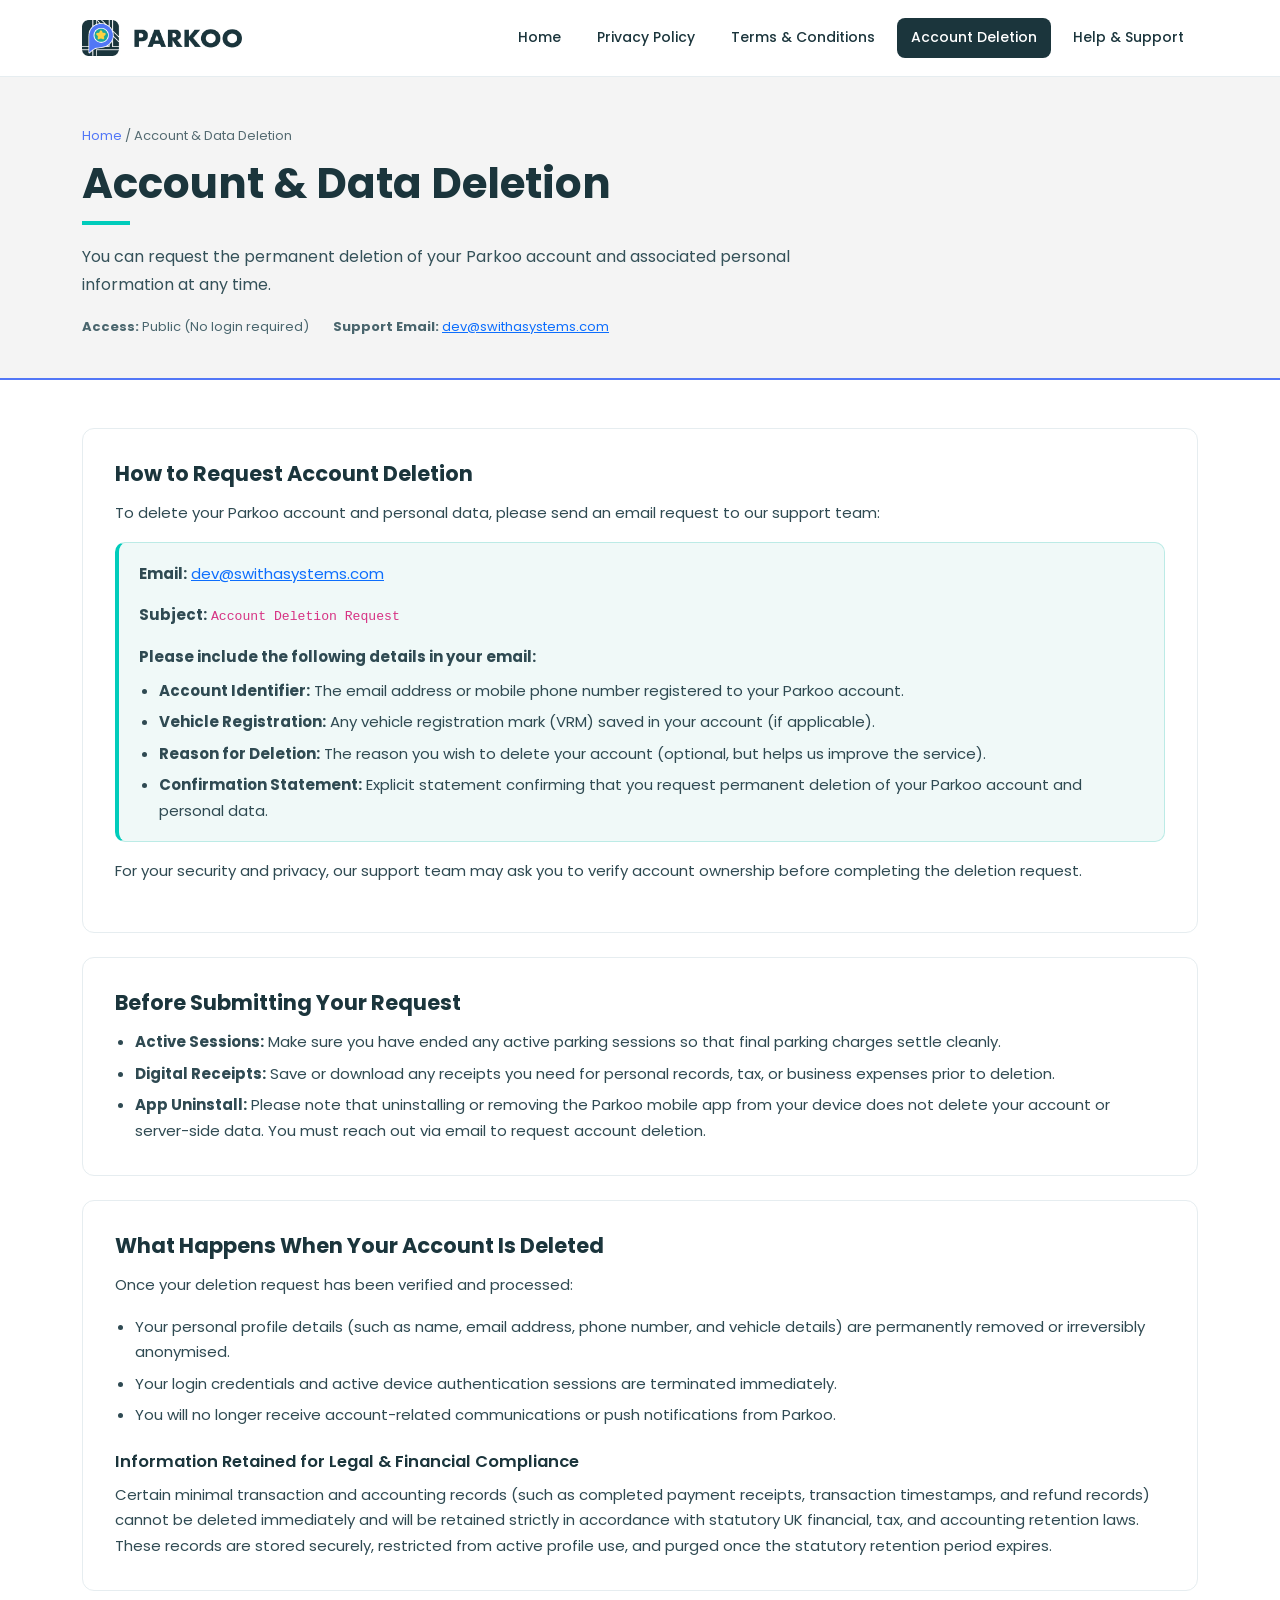
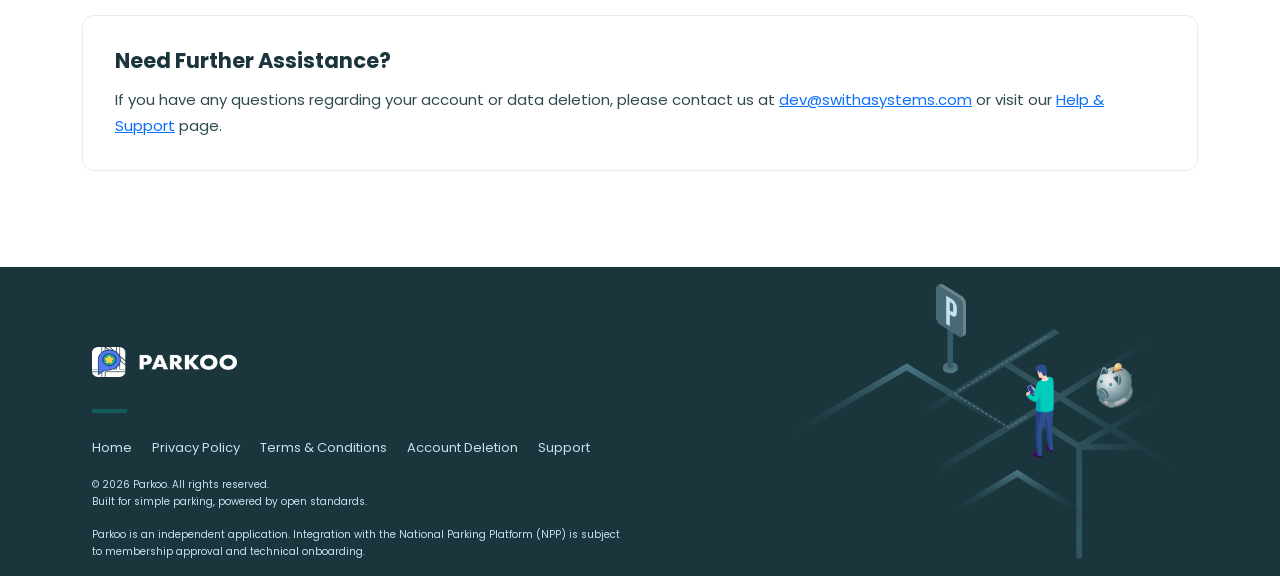
==== commit a38f7227: "Simplify delete-account and support pages to email-only requests" ====
--- a/delete-account/index.html
+++ b/delete-account/index.html
@@ -6,14 +6,16 @@
     <title>Account &amp; Data Deletion | Parkoo</title>
     <meta
       name="description"
-      content="Instructions for deleting your Parkoo account and personal data from the Parkoo mobile application, including retention exceptions and support contact options."
+      content="How to request deletion of your Parkoo account and personal data by emailing support."
     />
     <meta name="robots" content="index, follow" />
+    <link rel="canonical" href="https://www.parkoo.co.uk/delete-account" />
     <meta property="og:title" content="Account &amp; Data Deletion | Parkoo" />
     <meta
       property="og:description"
-      content="Learn how to delete your Parkoo account and personal data inside the mobile app or request assistance if you cannot sign in."
-    />
+      content="Request deletion of your Parkoo account and personal data by emailing dev@swithasystems.com."
+    />
+    <meta property="og:url" content="https://www.parkoo.co.uk/delete-account" />
     <meta property="og:type" content="website" />
 
     <link
@@ -68,10 +70,8 @@
         <h1>Account &amp; Data Deletion</h1>
         <hr class="legal-accent-line" />
         <p class="legal-lead">
-          You can delete your Parkoo account directly inside the Parkoo mobile
-          application. This page explains how to initiate deletion, what happens
-          to your personal information, and how to contact support if you cannot
-          access your account.
+          You can request the permanent deletion of your Parkoo account and
+          associated personal information at any time.
         </p>
         <div class="legal-meta">
           <span><strong>Access:</strong> Public (No login required)</span>
@@ -85,209 +85,112 @@
 
     <main class="legal-main">
       <div class="container">
-        <div class="row g-4">
-          <aside class="col-lg-3 d-none d-lg-block">
-            <div class="legal-sidebar">
-              <div class="legal-toc-card">
-                <p class="legal-toc-title">On This Page</p>
-                <ul class="legal-toc-list">
-                  <li><a href="#in-app-steps">1. Delete in the App</a></li>
-                  <li>
-                    <a href="#before-deleting">2. Before You Delete</a>
-                  </li>
-                  <li>
-                    <a href="#what-is-deleted">3. What Happens to Data</a>
-                  </li>
-                  <li>
-                    <a href="#what-is-retained">4. Legal &amp; Financial Retention</a>
-                  </li>
-                  <li>
-                    <a href="#cant-access">5. Cannot Access Account?</a>
-                  </li>
-                </ul>
-              </div>
-            </div>
-          </aside>
-
-          <div class="col-lg-9">
-            <article class="legal-card" id="in-app-steps">
-              <h2>1. How to Delete Your Account from the Mobile Application</h2>
-              <p>
-                Parkoo supports in-app account deletion so you can permanently
-                close your account directly from your mobile device:
-              </p>
-
-              <ol class="step-list">
-                <li class="step-item">
-                  <span class="step-badge" aria-hidden="true"></span>
-                  <div>
-                    <strong>Open the Parkoo Mobile App</strong>
-                    <p class="mb-0">
-                      Sign in to the Parkoo iOS or Android application using the
-                      account you wish to delete.
-                    </p>
-                  </div>
-                </li>
-                <li class="step-item">
-                  <span class="step-badge" aria-hidden="true"></span>
-                  <div>
-                    <strong>Open Account Settings</strong>
-                    <p class="mb-0">
-                      Navigate to your Account or Profile settings area inside
-                      the app.
-                    </p>
-                  </div>
-                </li>
-                <li class="step-item">
-                  <span class="step-badge" aria-hidden="true"></span>
-                  <div>
-                    <strong>Select &ldquo;Delete Account&rdquo;</strong>
-                    <p class="mb-0">
-                      Review the account deletion details, ensure no active
-                      parking session is running, and choose to confirm deletion.
-                    </p>
-                  </div>
-                </li>
-                <li class="step-item">
-                  <span class="step-badge" aria-hidden="true"></span>
-                  <div>
-                    <strong>Confirm Deletion</strong>
-                    <p class="mb-0">
-                      Complete any verification prompt if requested. Your
-                      deletion request is submitted to Parkoo's backend service
-                      and your session will be signed out.
-                    </p>
-                  </div>
-                </li>
-              </ol>
-            </article>
-
-            <article class="legal-card" id="before-deleting">
-              <h2>2. Before You Delete Your Account</h2>
-              <ul class="mb-0">
-                <li>
-                  <strong>End Active Parking Sessions:</strong> Stop any ongoing
-                  parking session before deleting your account so charges settle
-                  properly and you do not lose visibility of an active session.
-                </li>
-                <li>
-                  <strong>Save Digital Receipts:</strong> Download or save any
-                  parking receipts needed for expenses, VAT, or operator queries
-                  prior to deleting your account.
-                </li>
-                <li>
-                  <strong>Uninstalling Is Not Deletion:</strong> Removing the
-                  Parkoo app from your phone does not delete your account or
-                  server-side data. You must complete deletion inside the app or
-                  request deletion via email support.
-                </li>
-              </ul>
-            </article>
-
-            <article class="legal-card" id="what-is-deleted">
-              <h2>3. What Happens to Your Personal Information</h2>
-              <p>
-                Once your account deletion request is processed by Parkoo:
-              </p>
-              <table class="legal-table">
-                <thead>
-                  <tr>
-                    <th>Data Category</th>
-                    <th>Action on Account Deletion</th>
-                  </tr>
-                </thead>
-                <tbody>
-                  <tr>
-                    <td>Account profile (name, email, phone number)</td>
-                    <td>
-                      Permanently deleted or irreversibly anonymised so it can
-                      no longer identify you.
-                    </td>
-                  </tr>
-                  <tr>
-                    <td>Saved vehicles &amp; app preferences</td>
-                    <td>Removed from your active account profile.</td>
-                  </tr>
-                  <tr>
-                    <td>Authentication sessions &amp; push tokens</td>
-                    <td>
-                      Revoked so you are signed out and will no longer receive
-                      account push notifications.
-                    </td>
-                  </tr>
-                </tbody>
-              </table>
-            </article>
-
-            <article class="legal-card" id="what-is-retained">
-              <h2>4. Information Retained for Legal or Financial Reasons</h2>
-              <p>
-                Certain limited records cannot be deleted immediately where
-                Parkoo is required by law or legitimate compliance obligations
-                to retain them:
-              </p>
-              <ul class="mb-0">
-                <li>
-                  <strong>Financial &amp; Tax Records:</strong> Completed
-                  parking payment records, digital receipts, refund logs, and
-                  chargeback records required for statutory UK accounting, tax,
-                  and audit obligations.
-                </li>
-                <li>
-                  <strong>Operator Reconciliation &amp; Disputes:</strong>
-                  Minimal transaction references needed to settle completed
-                  parking sessions with participating car park operators or
-                  resolve active payment disputes.
-                </li>
-                <li>
-                  <strong>Security &amp; Fraud Prevention:</strong> Minimal
-                  records strictly required by applicable UK law or to prevent
-                  abuse and fraud.
-                </li>
-              </ul>
-            </article>
-
-            <article class="legal-card" id="cant-access">
-              <h2>5. Cannot Access Your Account? Contact Support</h2>
-              <p>
-                If you cannot sign in to the Parkoo mobile app (for example, you
-                lost access to your registered email or phone number, or ran
-                into an error while deleting your account), you can request
-                account deletion assistance without logging in by emailing
-                Parkoo Support.
-              </p>
-              <div class="info-callout">
-                <p>
-                  <strong>Email Support for Account Deletion:</strong>
-                  <a href="mailto:dev@swithasystems.com">dev@swithasystems.com</a>
-                  <em>(Email support only)</em>
-                </p>
-                <p>
-                  <strong>Please include in your email:</strong>
-                </p>
-                <ul class="mb-0">
-                  <li>
-                    The email address or phone number registered to your Parkoo
-                    account.
-                  </li>
-                  <li>
-                    Subject line: <code>Account Deletion Request</code>.
-                  </li>
-                  <li>
-                    Confirmation that you want your Parkoo account and personal
-                    data permanently deleted (we may ask you to verify account
-                    ownership before processing).
-                  </li>
-                </ul>
-              </div>
-              <p class="mb-0">
-                Related pages: <a href="/privacy-policy">Privacy Policy</a> ·
-                <a href="/terms-and-conditions">Terms &amp; Conditions</a> ·
-                <a href="/support">Help &amp; Support</a>
-              </p>
-            </article>
+        <article class="legal-card mb-4">
+          <h2>How to Request Account Deletion</h2>
+          <p>
+            To delete your Parkoo account and personal data, please send an email
+            request to our support team:
+          </p>
+
+          <div class="info-callout">
+            <p>
+              <strong>Email:</strong>
+              <a href="mailto:dev@swithasystems.com">dev@swithasystems.com</a>
+            </p>
+            <p>
+              <strong>Subject:</strong> <code>Account Deletion Request</code>
+            </p>
+            <p class="mb-2">
+              <strong>Please include the following details in your email:</strong>
+            </p>
+            <ul class="mb-0">
+              <li>
+                <strong>Account Identifier:</strong> The email address or mobile
+                phone number registered to your Parkoo account.
+              </li>
+              <li>
+                <strong>Vehicle Registration:</strong> Any vehicle registration
+                mark (VRM) saved in your account (if applicable).
+              </li>
+              <li>
+                <strong>Reason for Deletion:</strong> The reason you wish to
+                delete your account (optional, but helps us improve the service).
+              </li>
+              <li>
+                <strong>Confirmation Statement:</strong> Explicit statement
+                confirming that you request permanent deletion of your Parkoo
+                account and personal data.
+              </li>
+            </ul>
           </div>
-        </div>
+
+          <p>
+            For your security and privacy, our support team may ask you to verify
+            account ownership before completing the deletion request.
+          </p>
+        </article>
+
+        <article class="legal-card mb-4">
+          <h2>Before Submitting Your Request</h2>
+          <ul class="mb-0">
+            <li>
+              <strong>Active Sessions:</strong> Make sure you have ended any
+              active parking sessions so that final parking charges settle
+              cleanly.
+            </li>
+            <li>
+              <strong>Digital Receipts:</strong> Save or download any receipts
+              you need for personal records, tax, or business expenses prior to
+              deletion.
+            </li>
+            <li>
+              <strong>App Uninstall:</strong> Please note that uninstalling or
+              removing the Parkoo mobile app from your device does not delete
+              your account or server-side data. You must reach out via email to
+              request account deletion.
+            </li>
+          </ul>
+        </article>
+
+        <article class="legal-card mb-4">
+          <h2>What Happens When Your Account Is Deleted</h2>
+          <p>Once your deletion request has been verified and processed:</p>
+          <ul>
+            <li>
+              Your personal profile details (such as name, email address, phone
+              number, and vehicle details) are permanently removed or
+              irreversibly anonymised.
+            </li>
+            <li>
+              Your login credentials and active device authentication sessions
+              are terminated immediately.
+            </li>
+            <li>
+              You will no longer receive account-related communications or push
+              notifications from Parkoo.
+            </li>
+          </ul>
+
+          <h3 class="mt-4">Information Retained for Legal &amp; Financial Compliance</h3>
+          <p class="mb-0">
+            Certain minimal transaction and accounting records (such as completed
+            payment receipts, transaction timestamps, and refund records) cannot
+            be deleted immediately and will be retained strictly in accordance
+            with statutory UK financial, tax, and accounting retention laws.
+            These records are stored securely, restricted from active profile
+            use, and purged once the statutory retention period expires.
+          </p>
+        </article>
+
+        <article class="legal-card">
+          <h2>Need Further Assistance?</h2>
+          <p class="mb-0">
+            If you have any questions regarding your account or data deletion,
+            please contact us at
+            <a href="mailto:dev@swithasystems.com">dev@swithasystems.com</a> or
+            visit our <a href="/support">Help &amp; Support</a> page.
+          </p>
+        </article>
       </div>
     </main>
 
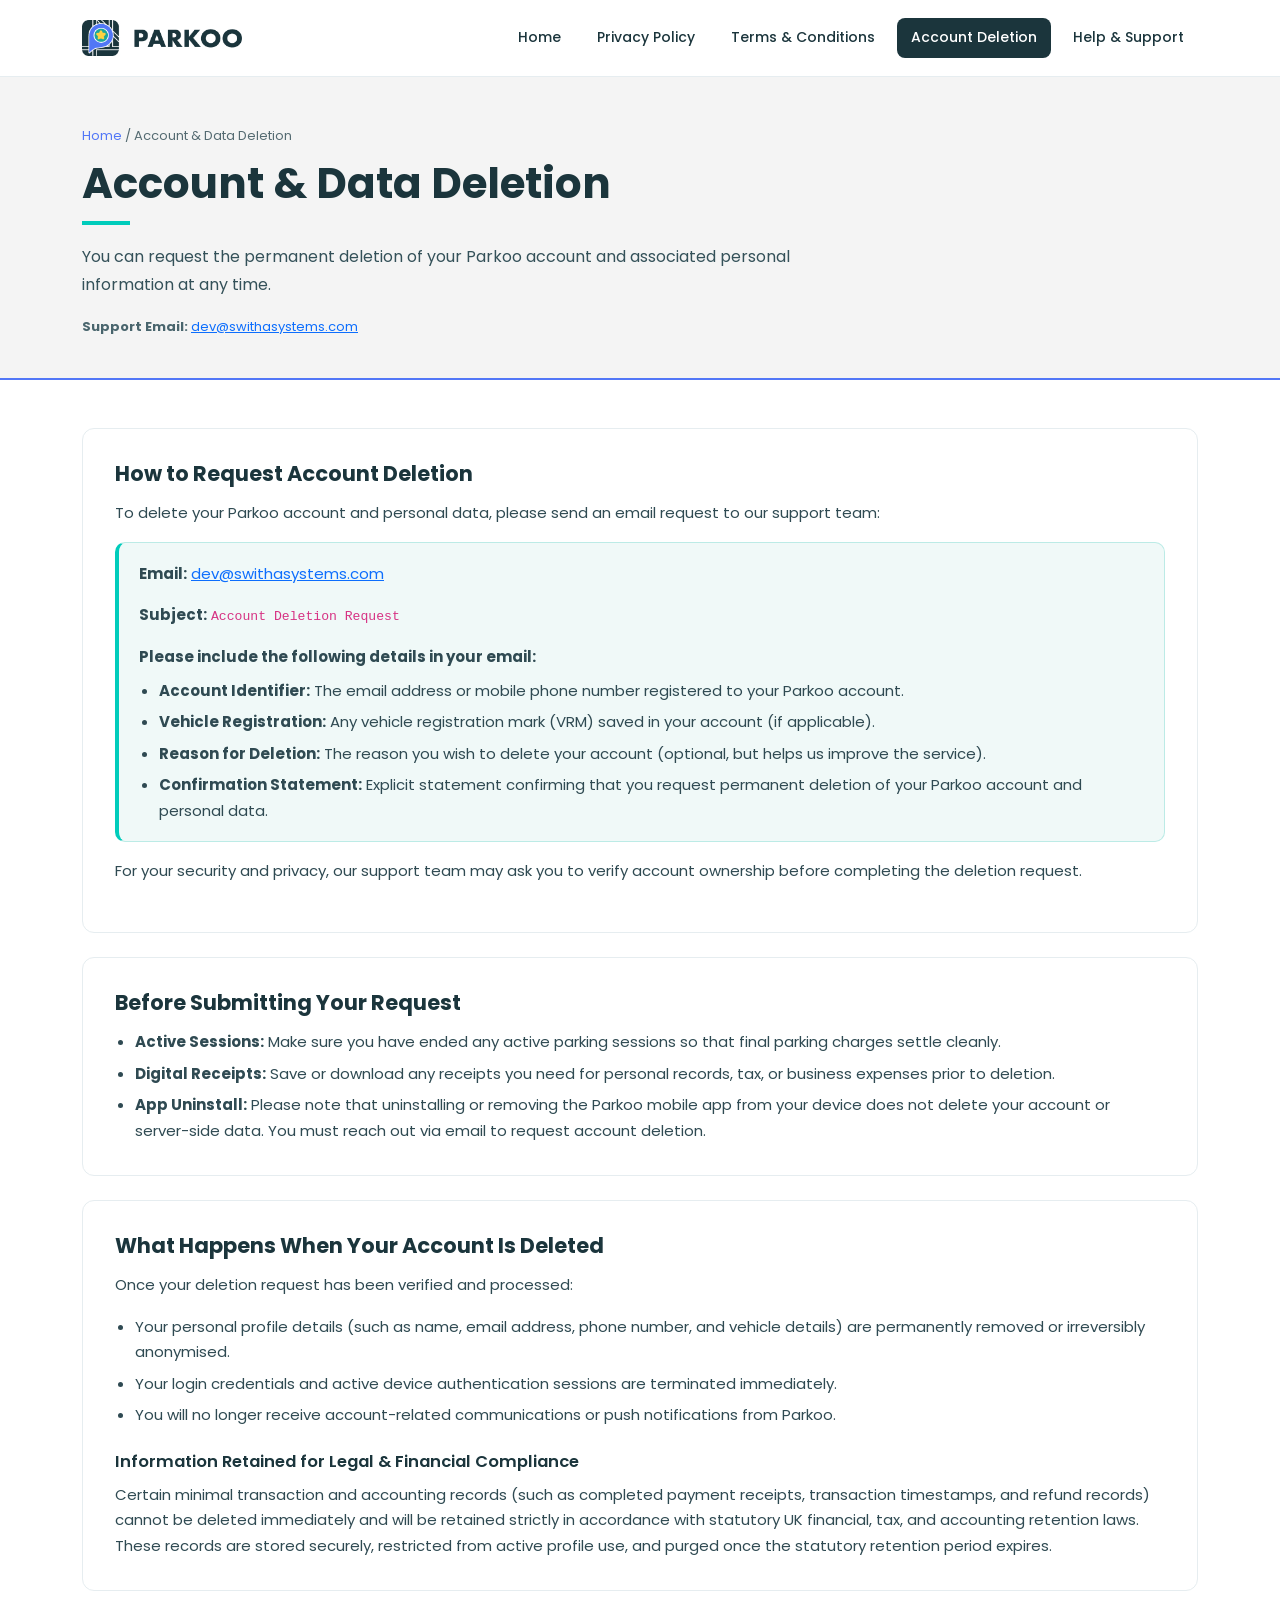
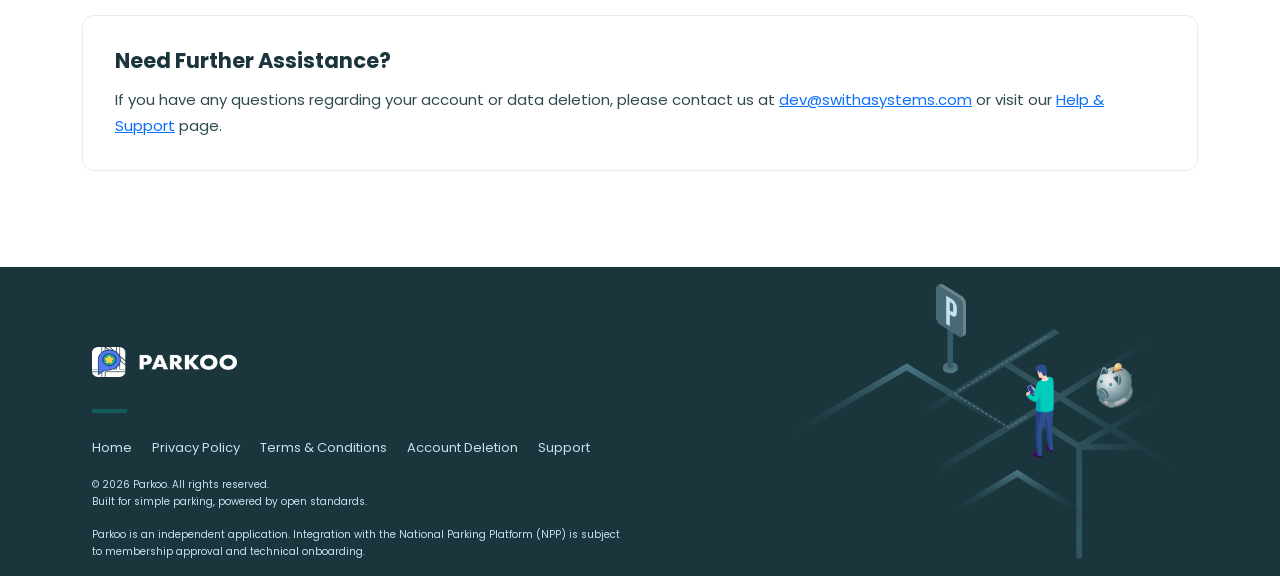
==== commit 71148fc6: "Remove public access note from delete-account header" ====
--- a/delete-account/index.html
+++ b/delete-account/index.html
@@ -74,7 +74,6 @@
           associated personal information at any time.
         </p>
         <div class="legal-meta">
-          <span><strong>Access:</strong> Public (No login required)</span>
           <span
             ><strong>Support Email:</strong>
             <a href="mailto:dev@swithasystems.com">dev@swithasystems.com</a></span
